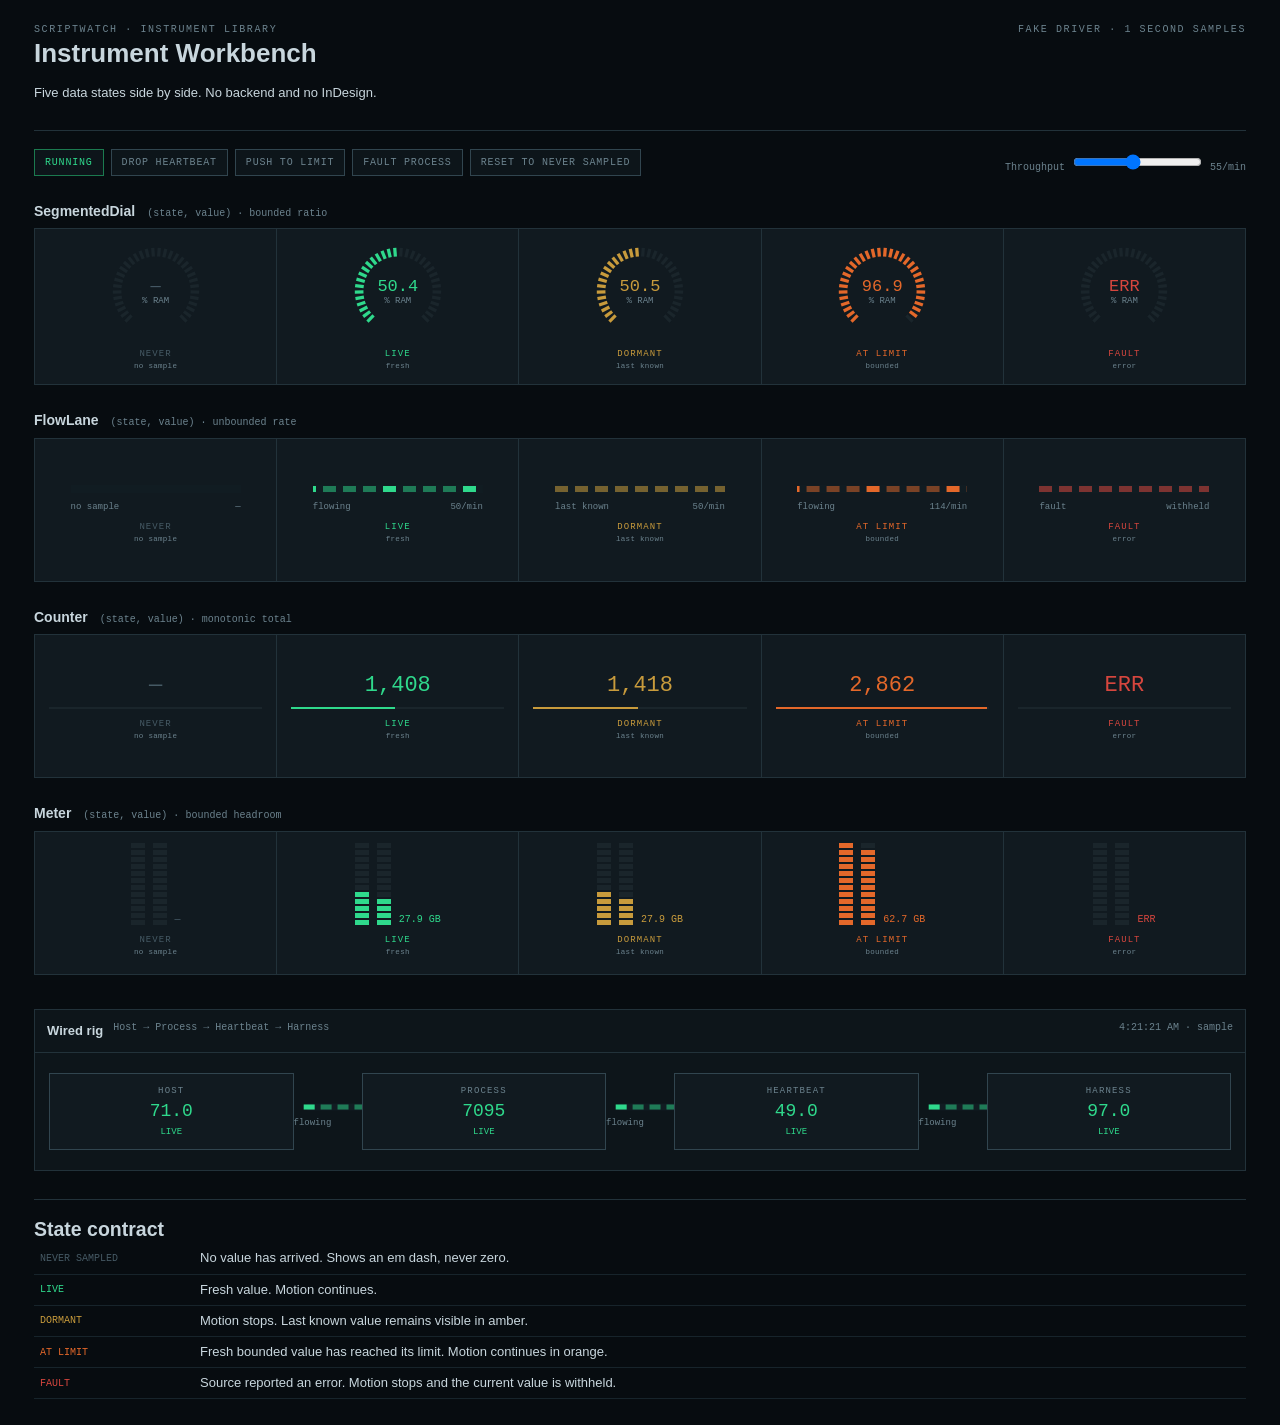
==== dashboard/workbench.html @ b3198317 "Add ScriptWatch instrument behavior workbench" ====
<!doctype html>
<html lang="en">
<head>
<meta charset="utf-8">
<meta name="viewport" content="width=device-width, initial-scale=1">
<title>ScriptWatch Instrument Workbench</title>
<style>
:root{
  --bg:#070c10;--panel:#0d151a;--panel2:#111a20;--rule:#22323a;--rule2:#31454f;
  --live:#2fd98c;--dormant:#c89b3c;--limit:#e4682a;--fault:#d6463e;--never:#465a65;
  --text:#c8d6dd;--muted:#6c838e;--mono:ui-monospace,"Cascadia Mono",Consolas,monospace;
}
*{box-sizing:border-box}html,body{margin:0;background:var(--bg);color:var(--text);font:13px/1.4 "Segoe UI",sans-serif}
.wrap{max-width:1260px;margin:auto;padding:24px}
header{display:flex;justify-content:space-between;gap:24px;padding-bottom:14px;border-bottom:1px solid var(--rule)}
h1,h2{margin:0;font-weight:600}.eyebrow{font:10px var(--mono);letter-spacing:.16em;text-transform:uppercase;color:var(--muted)}
.controls{display:flex;gap:7px;flex-wrap:wrap;align-items:center;margin:18px 0}.controls button{padding:7px 10px;border:1px solid var(--rule2);background:var(--panel);color:var(--muted);font:10px var(--mono);letter-spacing:.08em;text-transform:uppercase;cursor:pointer}.controls button[aria-pressed="true"]{color:var(--live);border-color:#1b7a4f}.controls label{margin-left:auto;font:10px var(--mono);color:var(--muted)}
.specimen{margin-top:26px}.specimen-head{display:flex;gap:12px;align-items:baseline;margin-bottom:7px}.specimen-head h2{font-size:14px}.specimen-head span{font:10px var(--mono);color:var(--muted)}
.strip{display:grid;grid-template-columns:repeat(5,1fr);gap:1px;background:var(--rule);border:1px solid var(--rule)}.cell{min-height:142px;background:var(--panel2);display:flex;flex-direction:column;align-items:center;justify-content:center;gap:10px;padding:14px}.label{font:9px var(--mono);letter-spacing:.12em;text-align:center;text-transform:uppercase}.label small{display:block;margin-top:3px;color:var(--muted);text-transform:none;letter-spacing:.04em}
.dial{position:relative;width:96px;height:96px}.dial svg{display:block}.dial-read{position:absolute;inset:0;display:flex;flex-direction:column;align-items:center;justify-content:center}.dial-read strong{font:17px var(--mono)}.dial-read small{font:9px var(--mono);color:var(--muted)}
.lane{width:170px}.lane svg{display:block;width:100%;height:26px}.lane-cap{display:flex;justify-content:space-between;font:9px var(--mono);color:var(--muted)}
.counter{text-align:center;width:100%}.counter strong{font:22px var(--mono)}.track{height:2px;background:#1a252b;margin-top:9px}.fill{height:100%;width:0;background:var(--live)}
.meter{display:flex;gap:8px;align-items:flex-end;height:76px}.meter-col{display:flex;flex-direction:column-reverse;gap:2px;width:14px}.meter-seg{height:5px;background:#1a252b}.meter-read{font:10px var(--mono);color:var(--muted);align-self:flex-end}
.rig{margin-top:34px;border:1px solid var(--rule);background:var(--panel)}.rig-head{display:flex;gap:10px;padding:12px;border-bottom:1px solid var(--rule)}.rig-head span{font:10px var(--mono);color:var(--muted)}.rig-head .stamp{margin-left:auto}.chain{display:grid;grid-template-columns:1fr 68px 1fr 68px 1fr 68px 1fr;align-items:center;padding:20px 14px}.node{padding:12px;border:1px solid var(--rule2);background:var(--panel2);text-align:center}.node .name{font:9px var(--mono);letter-spacing:.13em;text-transform:uppercase;color:var(--muted)}.node .value{font:18px var(--mono);margin-top:5px}.node .state{font:9px var(--mono);margin-top:6px}.connector svg{width:100%;height:22px}
.notes{margin-top:28px;padding-top:16px;border-top:1px solid var(--rule)}.notes table{width:100%;border-collapse:collapse}.notes td{padding:6px;border-bottom:1px solid #17242b}.notes td:first-child{width:160px;font:10px var(--mono);text-transform:uppercase}
@media(max-width:900px){.strip{grid-template-columns:1fr 1fr}.chain{grid-template-columns:1fr;gap:10px}.connector{transform:rotate(90deg)}}
</style>
</head>
<body>
<div class="wrap">
<header><div><div class="eyebrow">ScriptWatch · instrument library</div><h1>Instrument Workbench</h1><p>Five data states side by side. No backend and no InDesign.</p></div><div class="eyebrow">fake driver · 1 second samples</div></header>
<div class="controls">
  <button id="run" aria-pressed="true">Running</button><button id="drop">Drop heartbeat</button><button id="limit">Push to limit</button><button id="fault">Fault process</button><button id="reset">Reset to never sampled</button>
  <label>Throughput <input id="rate" type="range" min="0" max="100" value="46"> <span id="rate-read">55/min</span></label>
</div>
<section class="specimen"><div class="specimen-head"><h2>SegmentedDial</h2><span>(state, value) · bounded ratio</span></div><div class="strip" id="dial-strip"></div></section>
<section class="specimen"><div class="specimen-head"><h2>FlowLane</h2><span>(state, value) · unbounded rate</span></div><div class="strip" id="lane-strip"></div></section>
<section class="specimen"><div class="specimen-head"><h2>Counter</h2><span>(state, value) · monotonic total</span></div><div class="strip" id="counter-strip"></div></section>
<section class="specimen"><div class="specimen-head"><h2>Meter</h2><span>(state, value) · bounded headroom</span></div><div class="strip" id="meter-strip"></div></section>
<section class="rig"><div class="rig-head"><strong>Wired rig</strong><span>Host → Process → Heartbeat → Harness</span><span class="stamp" id="stamp">--</span></div><div class="chain" id="chain"></div></section>
<section class="notes"><h2>State contract</h2><table>
<tr><td style="color:var(--never)">Never sampled</td><td>No value has arrived. Shows an em dash, never zero.</td></tr>
<tr><td style="color:var(--live)">Live</td><td>Fresh value. Motion continues.</td></tr>
<tr><td style="color:var(--dormant)">Dormant</td><td>Motion stops. Last known value remains visible in amber.</td></tr>
<tr><td style="color:var(--limit)">At limit</td><td>Fresh bounded value has reached its limit. Motion continues in orange.</td></tr>
<tr><td style="color:var(--fault)">Fault</td><td>Source reported an error. Motion stops and the current value is withheld.</td></tr>
</table></section>
</div>
<script src="instrument_state.js"></script>
<script>
(() => {
"use strict";
const S=window.ScriptWatchInstrumentState; const C={never:"#465a65",live:"#2fd98c",dormant:"#c89b3c",limit:"#e4682a",fault:"#d6463e"};
const reduced=window.matchMedia&&window.matchMedia("(prefers-reduced-motion: reduce)").matches;
const states=[S.STATES.NEVER,S.STATES.LIVE,S.STATES.DORMANT,S.STATES.LIMIT,S.STATES.FAULT];
const desc={never:"no sample",live:"fresh",dormant:"last known",limit:"bounded",fault:"error"};
function el(tag,cls,parent){const n=document.createElement(tag);if(cls)n.className=cls;if(parent)parent.appendChild(n);return n}
function svg(tag){return document.createElementNS("http://www.w3.org/2000/svg",tag)}
function modelFor(state,value){let m=S.create(); if(state===S.STATES.DORMANT){m=S.transition(m,S.STATES.LIVE,value);return S.transition(m,S.STATES.DORMANT)} if(state===S.STATES.FAULT){m=S.transition(m,S.STATES.LIVE,value);return S.transition(m,S.STATES.FAULT)} return S.transition(m,state,state===S.STATES.NEVER?undefined:value)}
function label(cell,state){const x=el("div","label",cell);x.style.color=C[state];x.innerHTML=`${state.replace("limit","at limit")}<small>${desc[state]}</small>`}
class SegmentedDial{constructor(host,unit){this.model=S.create();this.shown=0;this.target=0;this.unit=unit;const box=el("div","dial",host),v=svg("svg");v.setAttribute("viewBox","0 0 100 100");box.appendChild(v);this.ticks=[];for(let i=0;i<32;i++){const a=(135+270*i/31)*Math.PI/180,l=svg("line");l.setAttribute("x1",50+36*Math.cos(a));l.setAttribute("y1",50+36*Math.sin(a));l.setAttribute("x2",50+45*Math.cos(a));l.setAttribute("y2",50+45*Math.sin(a));l.setAttribute("stroke-width","3.4");v.appendChild(l);this.ticks.push(l)}const r=el("div","dial-read",box);this.val=el("strong",null,r);el("small",null,r).textContent=unit}
set(state,value){this.model=modelFor(state,value);const vw=S.view(this.model);if(vw.hasValue){this.target=vw.value;if(state===S.STATES.DORMANT)this.shown=vw.value}}
tick(dt){const vw=S.view(this.model);if(vw.moving){const k=reduced?1:Math.min(1,dt*3.2);this.shown+=(this.target-this.shown)*k}const lit=Math.round(this.shown*32);this.ticks.forEach((t,i)=>t.setAttribute("stroke",vw.state===S.STATES.NEVER?"#1a252b":i<lit?C[vw.state]:"#1a252b"));this.val.textContent=vw.state===S.STATES.FAULT?"ERR":vw.hasValue?(this.shown*100).toFixed(1):"—";this.val.style.color=C[vw.state]||"#465a65"}}
class FlowLane{constructor(host){this.model=S.create();this.rate=0;this.offset=0;const box=el("div","lane",host),v=svg("svg");v.setAttribute("viewBox","0 0 170 26");box.appendChild(v);const tr=svg("rect");tr.setAttribute("x",0);tr.setAttribute("y",9);tr.setAttribute("width",170);tr.setAttribute("height",8);tr.setAttribute("fill","#111c22");v.appendChild(tr);this.bars=[];for(let i=0;i<11;i++){const b=svg("rect");b.setAttribute("y",10);b.setAttribute("width",13);b.setAttribute("height",6);v.appendChild(b);this.bars.push(b)}const cap=el("div","lane-cap",box);this.left=el("span",null,cap);this.right=el("span",null,cap)}set(state,value){this.model=modelFor(state,value);const vw=S.view(this.model);if(vw.hasValue)this.rate=vw.value}tick(dt){const vw=S.view(this.model);if(vw.moving&&this.rate>0&&!reduced)this.offset=(this.offset+(14+78*this.rate)*dt)%20;this.bars.forEach((b,i)=>{b.style.display=vw.state===S.STATES.NEVER?"none":"";b.setAttribute("x",i*20-20+this.offset);b.setAttribute("fill",C[vw.state]);b.setAttribute("opacity",vw.state===S.STATES.DORMANT||vw.state===S.STATES.FAULT?".55":i%4===0?"1":".5")});this.left.textContent=vw.state===S.STATES.NEVER?"no sample":vw.state===S.STATES.FAULT?"fault":vw.state===S.STATES.DORMANT?"last known":"flowing";this.right.textContent=vw.state===S.STATES.FAULT?"withheld":vw.hasValue?Math.round(this.rate*120)+"/min":"—"}}
class Counter{constructor(host){this.model=S.create();this.shown=0;this.target=0;const box=el("div","counter",host);this.val=el("strong",null,box);const tr=el("div","track",box);this.fill=el("div","fill",tr)}set(state,value){this.model=modelFor(state,value);const vw=S.view(this.model);if(vw.hasValue){this.target=vw.value;if(state===S.STATES.DORMANT)this.shown=vw.value}}tick(dt){const vw=S.view(this.model);if(vw.moving){const k=reduced?1:Math.min(1,dt*2.4);this.shown+=(this.target-this.shown)*k}this.val.textContent=vw.state===S.STATES.FAULT?"ERR":vw.hasValue?Math.round(this.shown).toLocaleString():"—";this.val.style.color=C[vw.state];this.fill.style.background=C[vw.state];this.fill.style.width=vw.hasValue?Math.min(100,this.shown/2883*100)+"%":"0"}}
class Meter{constructor(host){this.model=S.create();this.shown=0;this.target=0;const box=el("div","meter",host);this.segs=[];for(let c=0;c<2;c++){const col=el("div","meter-col",box),a=[];for(let i=0;i<12;i++)a.push(el("div","meter-seg",col));this.segs.push(a)}this.read=el("div","meter-read",box)}set(state,value){this.model=modelFor(state,value);const vw=S.view(this.model);if(vw.hasValue){this.target=vw.value;if(state===S.STATES.DORMANT)this.shown=vw.value}}tick(dt){const vw=S.view(this.model);if(vw.moving){const k=reduced?1:Math.min(1,dt*2.8);this.shown+=(this.target-this.shown)*k}const lit=Math.round(this.shown*12);this.segs.forEach((col,c)=>col.forEach((s,i)=>s.style.background=vw.state===S.STATES.NEVER?"#1a252b":i<Math.max(0,lit-c)?C[vw.state]:"#1a252b"));this.read.textContent=vw.state===S.STATES.FAULT?"ERR":vw.hasValue?(this.shown*63.5).toFixed(1)+" GB":"—";this.read.style.color=C[vw.state]}}
const registry=[];function build(id,factory,values){const host=document.getElementById(id);states.forEach(st=>{const cell=el("div","cell",host),inst=factory(cell),v=values(st);inst.set(st,v);registry.push(inst);label(cell,st)})}
build("dial-strip",c=>new SegmentedDial(c,"% RAM"),s=>s===S.STATES.LIMIT?.97:.505);build("lane-strip",c=>new FlowLane(c),s=>s===S.STATES.LIMIT?.95:.42);build("counter-strip",c=>new Counter(c),s=>s===S.STATES.LIMIT?2883:1418);build("meter-strip",c=>new Meter(c),s=>s===S.STATES.LIMIT?.99:.44);
const chain=document.getElementById("chain"),nodes=[],lanes=[];["Host","Process","Heartbeat","Harness"].forEach((name,i)=>{if(i){const c=el("div","connector",chain),l=new FlowLane(c);lanes.push(l)}const n=el("div","node",chain);el("div","name",n).textContent=name;nodes.push({value:el("div","value",n),state:el("div","state",n)})});
let mode="run",rate=.46,seeded=true,t=0;const buttons=["run","drop","limit","fault","reset"];function setMode(m){mode=m;seeded=m!=="reset";buttons.forEach(x=>document.getElementById(x).setAttribute("aria-pressed",x===m))}buttons.forEach(x=>document.getElementById(x).onclick=()=>setMode(x));document.getElementById("rate").oninput=e=>{rate=Number(e.target.value)/100;document.getElementById("rate-read").textContent=Math.round(rate*120)+"/min"};
function rigState(i){if(!seeded)return S.STATES.NEVER;if(mode==="fault")return i>=1?S.STATES.FAULT:S.STATES.LIVE;if(mode==="drop")return i>=2?S.STATES.DORMANT:S.STATES.LIVE;if(mode==="limit")return i===0?S.STATES.LIMIT:S.STATES.LIVE;return S.STATES.LIVE}
let prev=performance.now();function frame(now){const dt=Math.min(.1,(now-prev)/1000);prev=now;t+=dt;registry.forEach(i=>i.tick(dt));nodes.forEach((n,i)=>{const st=rigState(i),val=i===1?7057+Math.sin(t)*40:Math.max(0,Math.min(1,[.68,.31,rate,.94][i]+Math.sin(t*.9)*.03))*100;const m=modelFor(st,val),vw=S.view(m);n.value.textContent=vw.state===S.STATES.FAULT?"ERR":vw.hasValue?(i===1?Math.round(vw.value):vw.value.toFixed(1)):"—";n.value.style.color=C[vw.state];n.state.textContent=vw.state.toUpperCase();n.state.style.color=C[vw.state]});lanes.forEach((l,i)=>{const st=rigState(i+1);l.set(st,rate);l.tick(dt)});document.getElementById("stamp").textContent=seeded?new Date().toLocaleTimeString()+" · sample":"awaiting first sample";requestAnimationFrame(frame)}requestAnimationFrame(frame);
})();
</script>
</body>
</html>
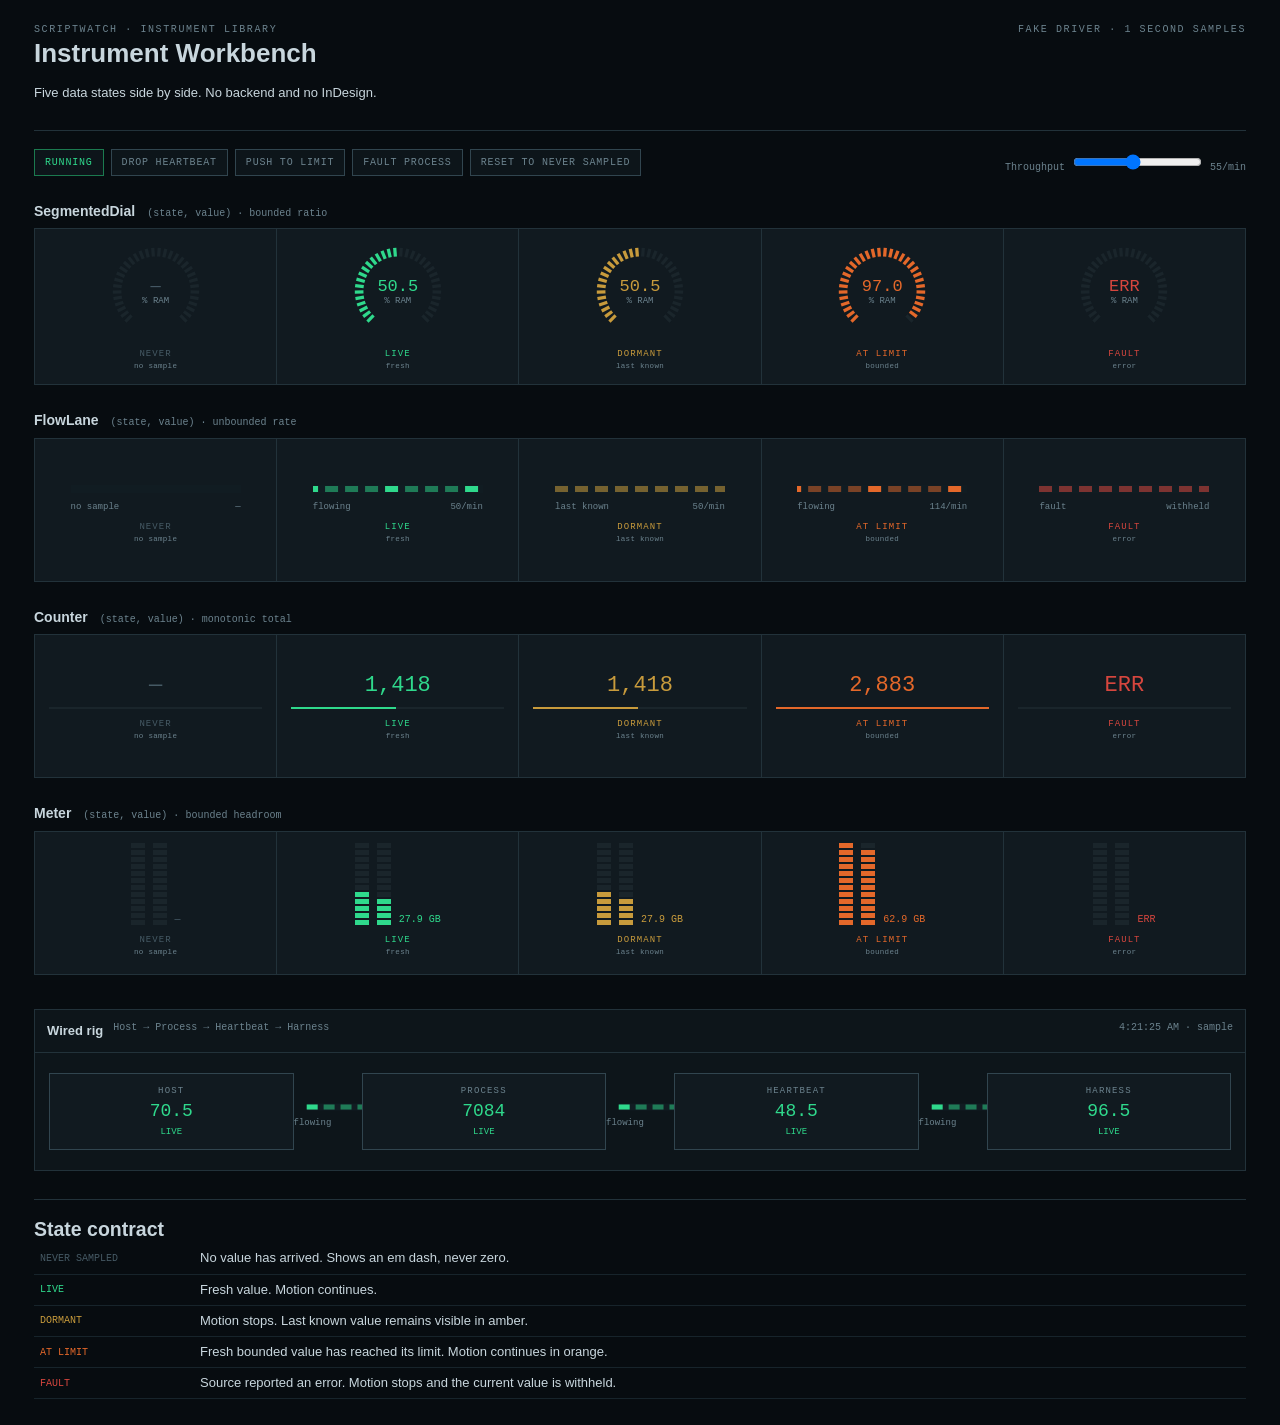
==== commit 4d6c1ea3: "Freeze dormant values in instrument workbench rig" ====
--- a/dashboard/workbench.html
+++ b/dashboard/workbench.html
@@ -56,20 +56,21 @@
 const desc={never:"no sample",live:"fresh",dormant:"last known",limit:"bounded",fault:"error"};
 function el(tag,cls,parent){const n=document.createElement(tag);if(cls)n.className=cls;if(parent)parent.appendChild(n);return n}
 function svg(tag){return document.createElementNS("http://www.w3.org/2000/svg",tag)}
-function modelFor(state,value){let m=S.create(); if(state===S.STATES.DORMANT){m=S.transition(m,S.STATES.LIVE,value);return S.transition(m,S.STATES.DORMANT)} if(state===S.STATES.FAULT){m=S.transition(m,S.STATES.LIVE,value);return S.transition(m,S.STATES.FAULT)} return S.transition(m,state,state===S.STATES.NEVER?undefined:value)}
+function transitionModel(previous,state,value){let m=previous||S.create();if(state===S.STATES.NEVER)return S.transition(m,S.STATES.NEVER);if(state===S.STATES.DORMANT){if(m.state!==S.STATES.DORMANT){if(!m.sampled)m=S.transition(m,S.STATES.LIVE,value);m=S.transition(m,S.STATES.DORMANT)}return m}if(state===S.STATES.FAULT){if(m.state!==S.STATES.FAULT){if(!m.sampled)m=S.transition(m,S.STATES.LIVE,value);m=S.transition(m,S.STATES.FAULT)}return m}return S.transition(m,state,value)}
+function seededModel(state,value){return transitionModel(S.create(),state,value)}
 function label(cell,state){const x=el("div","label",cell);x.style.color=C[state];x.innerHTML=`${state.replace("limit","at limit")}<small>${desc[state]}</small>`}
-class SegmentedDial{constructor(host,unit){this.model=S.create();this.shown=0;this.target=0;this.unit=unit;const box=el("div","dial",host),v=svg("svg");v.setAttribute("viewBox","0 0 100 100");box.appendChild(v);this.ticks=[];for(let i=0;i<32;i++){const a=(135+270*i/31)*Math.PI/180,l=svg("line");l.setAttribute("x1",50+36*Math.cos(a));l.setAttribute("y1",50+36*Math.sin(a));l.setAttribute("x2",50+45*Math.cos(a));l.setAttribute("y2",50+45*Math.sin(a));l.setAttribute("stroke-width","3.4");v.appendChild(l);this.ticks.push(l)}const r=el("div","dial-read",box);this.val=el("strong",null,r);el("small",null,r).textContent=unit}
-set(state,value){this.model=modelFor(state,value);const vw=S.view(this.model);if(vw.hasValue){this.target=vw.value;if(state===S.STATES.DORMANT)this.shown=vw.value}}
+class SegmentedDial{constructor(host,unit){this.model=S.create();this.shown=0;this.target=0;const box=el("div","dial",host),v=svg("svg");v.setAttribute("viewBox","0 0 100 100");box.appendChild(v);this.ticks=[];for(let i=0;i<32;i++){const a=(135+270*i/31)*Math.PI/180,l=svg("line");l.setAttribute("x1",50+36*Math.cos(a));l.setAttribute("y1",50+36*Math.sin(a));l.setAttribute("x2",50+45*Math.cos(a));l.setAttribute("y2",50+45*Math.sin(a));l.setAttribute("stroke-width","3.4");v.appendChild(l);this.ticks.push(l)}const r=el("div","dial-read",box);this.val=el("strong",null,r);el("small",null,r).textContent=unit}
+set(state,value){this.model=transitionModel(this.model,state,value);const vw=S.view(this.model);if(vw.hasValue){this.target=vw.value;if(state===S.STATES.DORMANT)this.shown=vw.value}}
 tick(dt){const vw=S.view(this.model);if(vw.moving){const k=reduced?1:Math.min(1,dt*3.2);this.shown+=(this.target-this.shown)*k}const lit=Math.round(this.shown*32);this.ticks.forEach((t,i)=>t.setAttribute("stroke",vw.state===S.STATES.NEVER?"#1a252b":i<lit?C[vw.state]:"#1a252b"));this.val.textContent=vw.state===S.STATES.FAULT?"ERR":vw.hasValue?(this.shown*100).toFixed(1):"—";this.val.style.color=C[vw.state]||"#465a65"}}
-class FlowLane{constructor(host){this.model=S.create();this.rate=0;this.offset=0;const box=el("div","lane",host),v=svg("svg");v.setAttribute("viewBox","0 0 170 26");box.appendChild(v);const tr=svg("rect");tr.setAttribute("x",0);tr.setAttribute("y",9);tr.setAttribute("width",170);tr.setAttribute("height",8);tr.setAttribute("fill","#111c22");v.appendChild(tr);this.bars=[];for(let i=0;i<11;i++){const b=svg("rect");b.setAttribute("y",10);b.setAttribute("width",13);b.setAttribute("height",6);v.appendChild(b);this.bars.push(b)}const cap=el("div","lane-cap",box);this.left=el("span",null,cap);this.right=el("span",null,cap)}set(state,value){this.model=modelFor(state,value);const vw=S.view(this.model);if(vw.hasValue)this.rate=vw.value}tick(dt){const vw=S.view(this.model);if(vw.moving&&this.rate>0&&!reduced)this.offset=(this.offset+(14+78*this.rate)*dt)%20;this.bars.forEach((b,i)=>{b.style.display=vw.state===S.STATES.NEVER?"none":"";b.setAttribute("x",i*20-20+this.offset);b.setAttribute("fill",C[vw.state]);b.setAttribute("opacity",vw.state===S.STATES.DORMANT||vw.state===S.STATES.FAULT?".55":i%4===0?"1":".5")});this.left.textContent=vw.state===S.STATES.NEVER?"no sample":vw.state===S.STATES.FAULT?"fault":vw.state===S.STATES.DORMANT?"last known":"flowing";this.right.textContent=vw.state===S.STATES.FAULT?"withheld":vw.hasValue?Math.round(this.rate*120)+"/min":"—"}}
-class Counter{constructor(host){this.model=S.create();this.shown=0;this.target=0;const box=el("div","counter",host);this.val=el("strong",null,box);const tr=el("div","track",box);this.fill=el("div","fill",tr)}set(state,value){this.model=modelFor(state,value);const vw=S.view(this.model);if(vw.hasValue){this.target=vw.value;if(state===S.STATES.DORMANT)this.shown=vw.value}}tick(dt){const vw=S.view(this.model);if(vw.moving){const k=reduced?1:Math.min(1,dt*2.4);this.shown+=(this.target-this.shown)*k}this.val.textContent=vw.state===S.STATES.FAULT?"ERR":vw.hasValue?Math.round(this.shown).toLocaleString():"—";this.val.style.color=C[vw.state];this.fill.style.background=C[vw.state];this.fill.style.width=vw.hasValue?Math.min(100,this.shown/2883*100)+"%":"0"}}
-class Meter{constructor(host){this.model=S.create();this.shown=0;this.target=0;const box=el("div","meter",host);this.segs=[];for(let c=0;c<2;c++){const col=el("div","meter-col",box),a=[];for(let i=0;i<12;i++)a.push(el("div","meter-seg",col));this.segs.push(a)}this.read=el("div","meter-read",box)}set(state,value){this.model=modelFor(state,value);const vw=S.view(this.model);if(vw.hasValue){this.target=vw.value;if(state===S.STATES.DORMANT)this.shown=vw.value}}tick(dt){const vw=S.view(this.model);if(vw.moving){const k=reduced?1:Math.min(1,dt*2.8);this.shown+=(this.target-this.shown)*k}const lit=Math.round(this.shown*12);this.segs.forEach((col,c)=>col.forEach((s,i)=>s.style.background=vw.state===S.STATES.NEVER?"#1a252b":i<Math.max(0,lit-c)?C[vw.state]:"#1a252b"));this.read.textContent=vw.state===S.STATES.FAULT?"ERR":vw.hasValue?(this.shown*63.5).toFixed(1)+" GB":"—";this.read.style.color=C[vw.state]}}
-const registry=[];function build(id,factory,values){const host=document.getElementById(id);states.forEach(st=>{const cell=el("div","cell",host),inst=factory(cell),v=values(st);inst.set(st,v);registry.push(inst);label(cell,st)})}
+class FlowLane{constructor(host){this.model=S.create();this.rate=0;this.offset=0;const box=el("div","lane",host),v=svg("svg");v.setAttribute("viewBox","0 0 170 26");box.appendChild(v);const tr=svg("rect");tr.setAttribute("x",0);tr.setAttribute("y",9);tr.setAttribute("width",170);tr.setAttribute("height",8);tr.setAttribute("fill","#111c22");v.appendChild(tr);this.bars=[];for(let i=0;i<11;i++){const b=svg("rect");b.setAttribute("y",10);b.setAttribute("width",13);b.setAttribute("height",6);v.appendChild(b);this.bars.push(b)}const cap=el("div","lane-cap",box);this.left=el("span",null,cap);this.right=el("span",null,cap)}set(state,value){this.model=transitionModel(this.model,state,value);const vw=S.view(this.model);if(vw.hasValue)this.rate=vw.value}tick(dt){const vw=S.view(this.model);if(vw.moving&&this.rate>0&&!reduced)this.offset=(this.offset+(14+78*this.rate)*dt)%20;this.bars.forEach((b,i)=>{b.style.display=vw.state===S.STATES.NEVER?"none":"";b.setAttribute("x",i*20-20+this.offset);b.setAttribute("fill",C[vw.state]);b.setAttribute("opacity",vw.state===S.STATES.DORMANT||vw.state===S.STATES.FAULT?".55":i%4===0?"1":".5")});this.left.textContent=vw.state===S.STATES.NEVER?"no sample":vw.state===S.STATES.FAULT?"fault":vw.state===S.STATES.DORMANT?"last known":"flowing";this.right.textContent=vw.state===S.STATES.FAULT?"withheld":vw.hasValue?Math.round(this.rate*120)+"/min":"—"}}
+class Counter{constructor(host){this.model=S.create();this.shown=0;this.target=0;const box=el("div","counter",host);this.val=el("strong",null,box);const tr=el("div","track",box);this.fill=el("div","fill",tr)}set(state,value){this.model=transitionModel(this.model,state,value);const vw=S.view(this.model);if(vw.hasValue){this.target=vw.value;if(state===S.STATES.DORMANT)this.shown=vw.value}}tick(dt){const vw=S.view(this.model);if(vw.moving){const k=reduced?1:Math.min(1,dt*2.4);this.shown+=(this.target-this.shown)*k}this.val.textContent=vw.state===S.STATES.FAULT?"ERR":vw.hasValue?Math.round(this.shown).toLocaleString():"—";this.val.style.color=C[vw.state];this.fill.style.background=C[vw.state];this.fill.style.width=vw.hasValue?Math.min(100,this.shown/2883*100)+"%":"0"}}
+class Meter{constructor(host){this.model=S.create();this.shown=0;this.target=0;const box=el("div","meter",host);this.segs=[];for(let c=0;c<2;c++){const col=el("div","meter-col",box),a=[];for(let i=0;i<12;i++)a.push(el("div","meter-seg",col));this.segs.push(a)}this.read=el("div","meter-read",box)}set(state,value){this.model=transitionModel(this.model,state,value);const vw=S.view(this.model);if(vw.hasValue){this.target=vw.value;if(state===S.STATES.DORMANT)this.shown=vw.value}}tick(dt){const vw=S.view(this.model);if(vw.moving){const k=reduced?1:Math.min(1,dt*2.8);this.shown+=(this.target-this.shown)*k}const lit=Math.round(this.shown*12);this.segs.forEach((col,c)=>col.forEach((s,i)=>s.style.background=vw.state===S.STATES.NEVER?"#1a252b":i<Math.max(0,lit-c)?C[vw.state]:"#1a252b"));this.read.textContent=vw.state===S.STATES.FAULT?"ERR":vw.hasValue?(this.shown*63.5).toFixed(1)+" GB":"—";this.read.style.color=C[vw.state]}}
+const registry=[];function build(id,factory,values){const host=document.getElementById(id);states.forEach(st=>{const cell=el("div","cell",host),inst=factory(cell),v=values(st);inst.model=seededModel(st,v);const vw=S.view(inst.model);if(vw.hasValue){if("target" in inst)inst.target=vw.value;if("shown" in inst)inst.shown=vw.value;if("rate" in inst)inst.rate=vw.value}registry.push(inst);label(cell,st)})}
 build("dial-strip",c=>new SegmentedDial(c,"% RAM"),s=>s===S.STATES.LIMIT?.97:.505);build("lane-strip",c=>new FlowLane(c),s=>s===S.STATES.LIMIT?.95:.42);build("counter-strip",c=>new Counter(c),s=>s===S.STATES.LIMIT?2883:1418);build("meter-strip",c=>new Meter(c),s=>s===S.STATES.LIMIT?.99:.44);
-const chain=document.getElementById("chain"),nodes=[],lanes=[];["Host","Process","Heartbeat","Harness"].forEach((name,i)=>{if(i){const c=el("div","connector",chain),l=new FlowLane(c);lanes.push(l)}const n=el("div","node",chain);el("div","name",n).textContent=name;nodes.push({value:el("div","value",n),state:el("div","state",n)})});
+const chain=document.getElementById("chain"),nodes=[],lanes=[],rigModels=[];["Host","Process","Heartbeat","Harness"].forEach((name,i)=>{if(i){const c=el("div","connector",chain),l=new FlowLane(c);lanes.push(l)}const n=el("div","node",chain);el("div","name",n).textContent=name;nodes.push({value:el("div","value",n),state:el("div","state",n)});rigModels.push(S.create())});
 let mode="run",rate=.46,seeded=true,t=0;const buttons=["run","drop","limit","fault","reset"];function setMode(m){mode=m;seeded=m!=="reset";buttons.forEach(x=>document.getElementById(x).setAttribute("aria-pressed",x===m))}buttons.forEach(x=>document.getElementById(x).onclick=()=>setMode(x));document.getElementById("rate").oninput=e=>{rate=Number(e.target.value)/100;document.getElementById("rate-read").textContent=Math.round(rate*120)+"/min"};
 function rigState(i){if(!seeded)return S.STATES.NEVER;if(mode==="fault")return i>=1?S.STATES.FAULT:S.STATES.LIVE;if(mode==="drop")return i>=2?S.STATES.DORMANT:S.STATES.LIVE;if(mode==="limit")return i===0?S.STATES.LIMIT:S.STATES.LIVE;return S.STATES.LIVE}
-let prev=performance.now();function frame(now){const dt=Math.min(.1,(now-prev)/1000);prev=now;t+=dt;registry.forEach(i=>i.tick(dt));nodes.forEach((n,i)=>{const st=rigState(i),val=i===1?7057+Math.sin(t)*40:Math.max(0,Math.min(1,[.68,.31,rate,.94][i]+Math.sin(t*.9)*.03))*100;const m=modelFor(st,val),vw=S.view(m);n.value.textContent=vw.state===S.STATES.FAULT?"ERR":vw.hasValue?(i===1?Math.round(vw.value):vw.value.toFixed(1)):"—";n.value.style.color=C[vw.state];n.state.textContent=vw.state.toUpperCase();n.state.style.color=C[vw.state]});lanes.forEach((l,i)=>{const st=rigState(i+1);l.set(st,rate);l.tick(dt)});document.getElementById("stamp").textContent=seeded?new Date().toLocaleTimeString()+" · sample":"awaiting first sample";requestAnimationFrame(frame)}requestAnimationFrame(frame);
+let prev=performance.now();function frame(now){const dt=Math.min(.1,(now-prev)/1000);prev=now;t+=dt;registry.forEach(i=>i.tick(dt));nodes.forEach((n,i)=>{const st=rigState(i),raw=i===1?7057+Math.sin(t)*40:Math.max(0,Math.min(1,[.68,.31,rate,.94][i]+Math.sin(t*.9)*.03))*100;rigModels[i]=transitionModel(rigModels[i],st,raw);const vw=S.view(rigModels[i]);n.value.textContent=vw.state===S.STATES.FAULT?"ERR":vw.hasValue?(i===1?Math.round(vw.value):vw.value.toFixed(1)):"—";n.value.style.color=C[vw.state];n.state.textContent=vw.state.toUpperCase();n.state.style.color=C[vw.state]});lanes.forEach((l,i)=>{const st=rigState(i+1);l.set(st,rate);l.tick(dt)});document.getElementById("stamp").textContent=seeded?new Date().toLocaleTimeString()+" · sample":"awaiting first sample";requestAnimationFrame(frame)}requestAnimationFrame(frame);
 })();
 </script>
 </body>
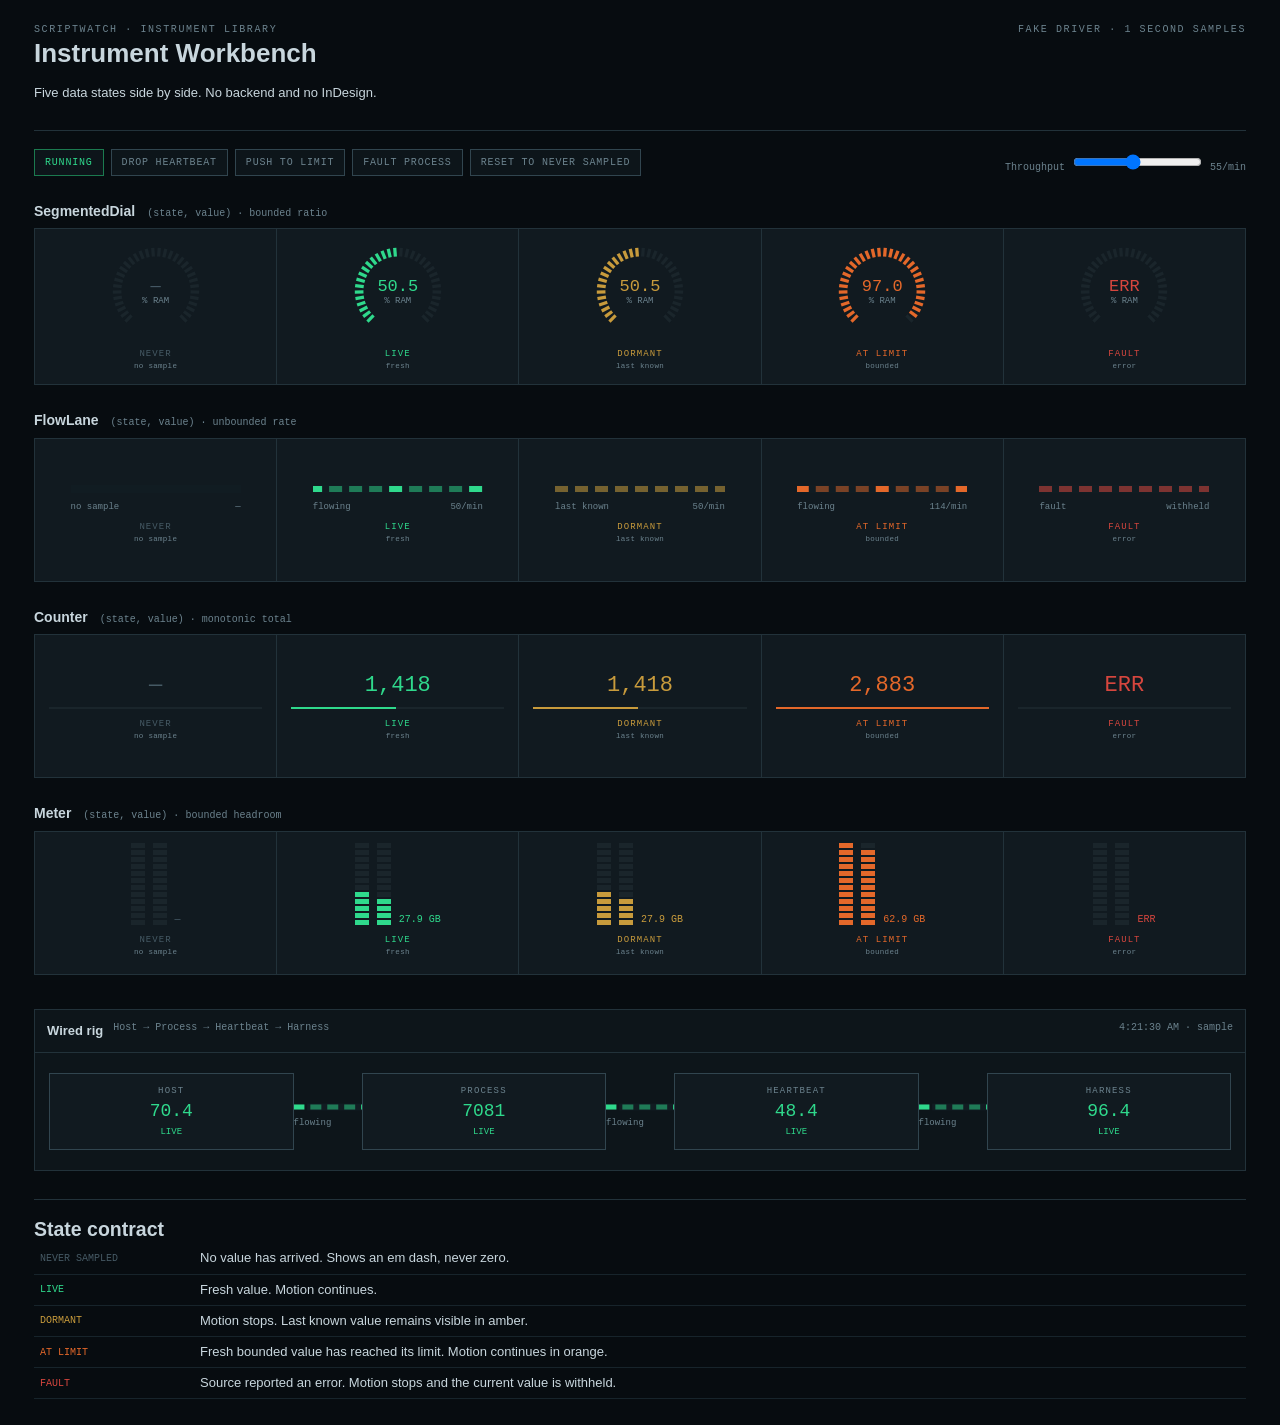
==== commit 620caf03: "Add GPL-3.0-or-later notices to source files" ====
--- a/dashboard/workbench.html
+++ b/dashboard/workbench.html
@@ -1,4 +1,23 @@
 <!doctype html>
+<!--
+ScriptWatch - runtime observer console for long-running InDesign ExtendScript jobs
+Copyright (C) 2026 John Darby
+
+This program is free software: you can redistribute it and/or modify
+it under the terms of the GNU General Public License as published by
+the Free Software Foundation, either version 3 of the License, or
+(at your option) any later version.
+
+This program is distributed in the hope that it will be useful,
+but WITHOUT ANY WARRANTY; without even the implied warranty of
+MERCHANTABILITY or FITNESS FOR A PARTICULAR PURPOSE.  See the
+GNU General Public License for more details.
+
+You should have received a copy of the GNU General Public License
+along with this program.  If not, see <https://www.gnu.org/licenses/>.
+-->
+<!-- SPDX-License-Identifier: GPL-3.0-or-later -->
+
 <html lang="en">
 <head>
 <meta charset="utf-8">
